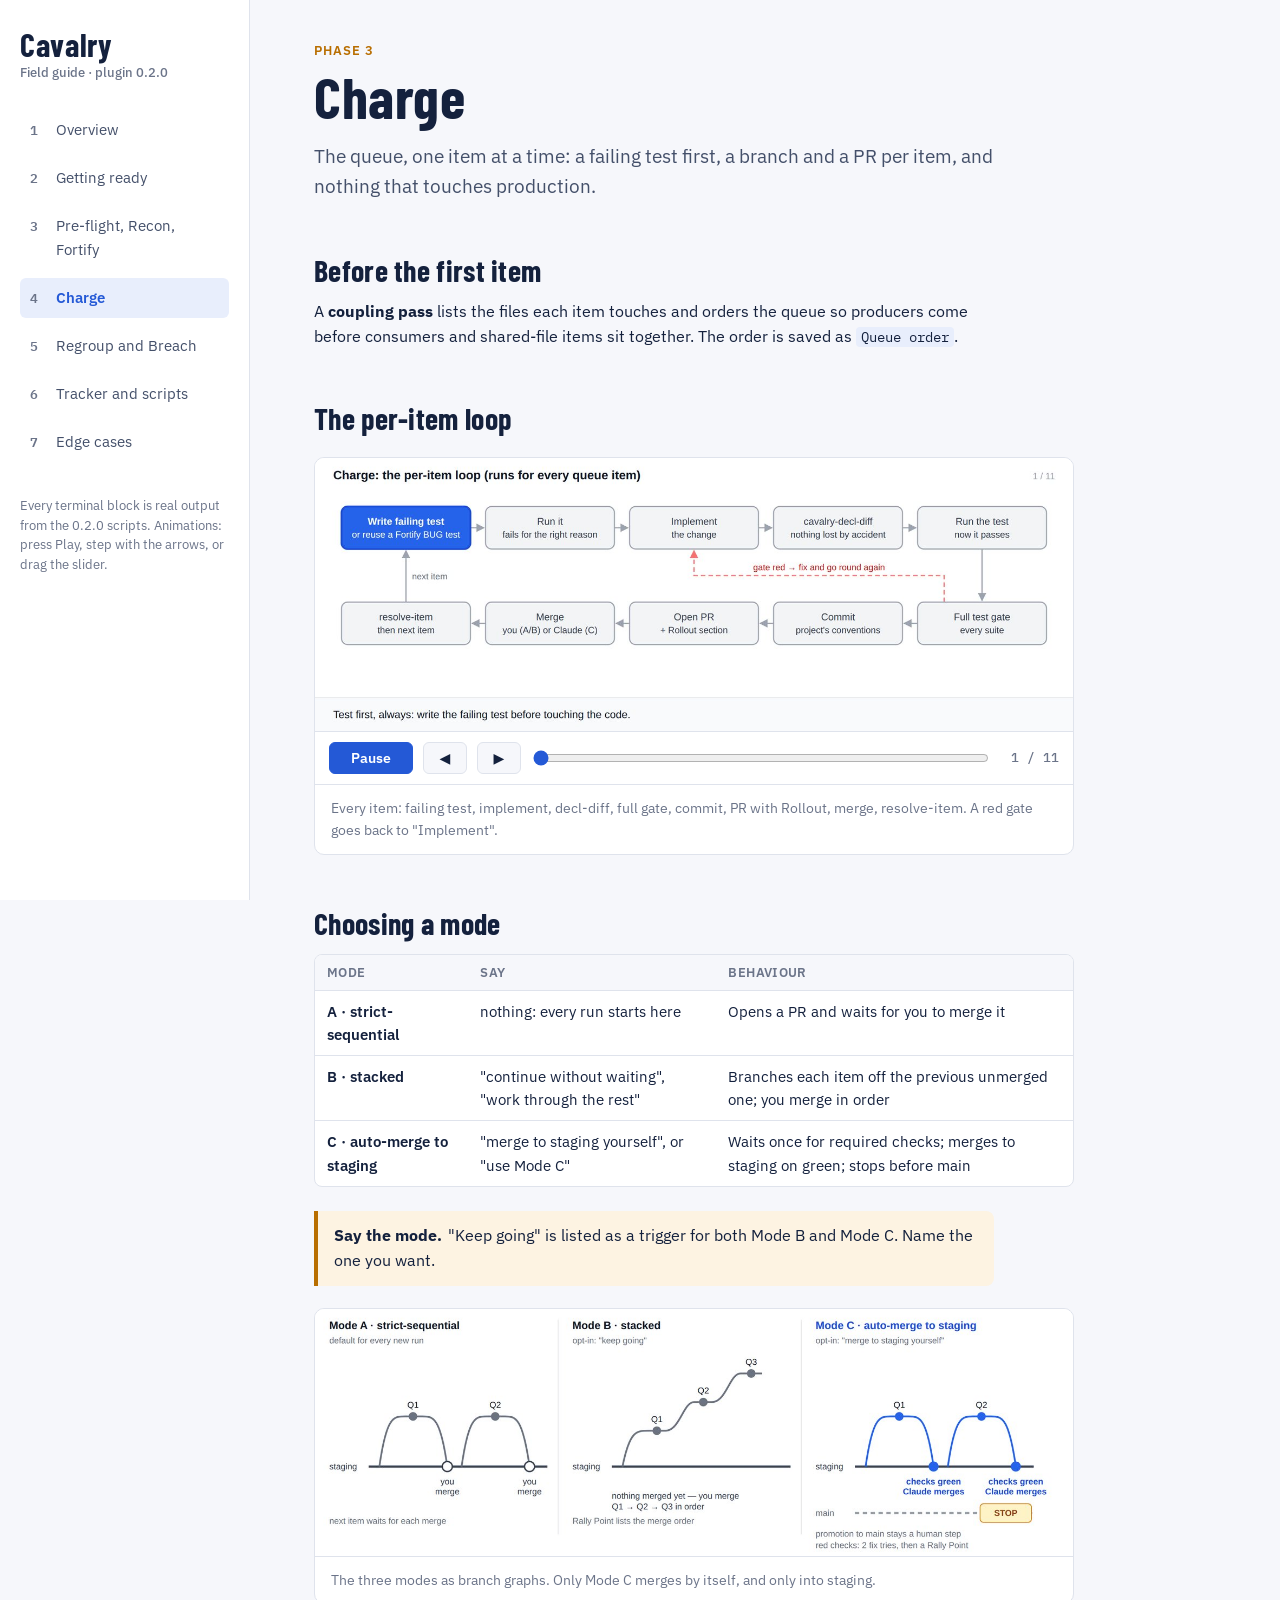
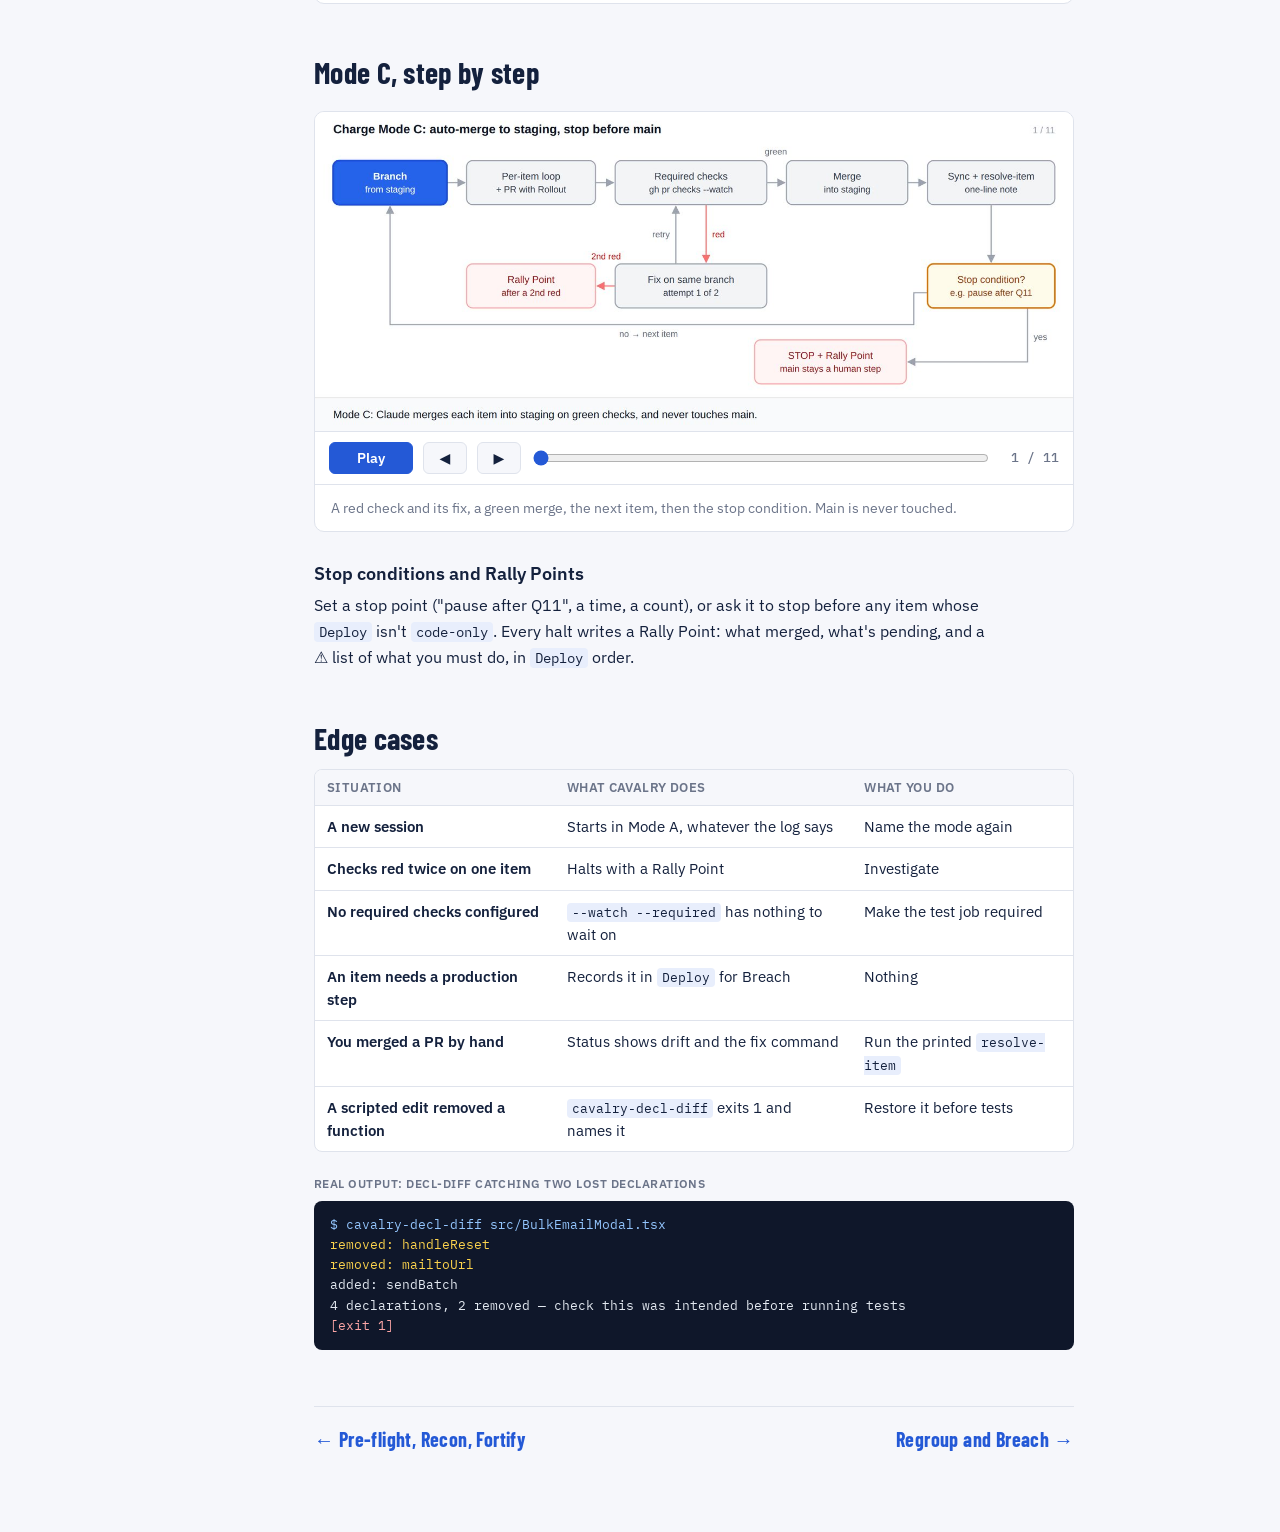
==== charge.html @ 81e82cb0 "Update Cavalry field guide" ====
<!doctype html>
<html lang="en">
<head>
<meta charset="utf-8">
<meta name="viewport" content="width=device-width, initial-scale=1, viewport-fit=cover">
<title>Cavalry Field Guide</title>
<meta name="description" content="How to run a Cavalry program: phases, modes, tracker, scripts and edge cases, with animated workflows.">
<link rel="preconnect" href="https://fonts.googleapis.com">
<link rel="preconnect" href="https://fonts.gstatic.com" crossorigin>
<link rel="stylesheet" href="https://fonts.googleapis.com/css2?family=Barlow+Condensed:wght@600;700&family=IBM+Plex+Mono:wght@400;500;600&family=IBM+Plex+Sans:wght@400;500;600&display=swap">
<link rel="stylesheet" href="style.css">
</head>
<body>
<div class="shell">
  <nav class="rail" aria-label="Guide pages">
    <a class="brand" href="index.html">Cavalry<small>Field guide · plugin 0.2.0</small></a>
    <ol><li><a href="index.html">Overview</a></li><li><a href="getting-ready.html">Getting ready</a></li><li><a href="recon-fortify.html">Pre-flight, Recon, Fortify</a></li><li><a href="charge.html" aria-current="page">Charge</a></li><li><a href="regroup-breach.html">Regroup and Breach</a></li><li><a href="tracker-scripts.html">Tracker and scripts</a></li><li><a href="edge-cases.html">Edge cases</a></li></ol>
    <p class="meta">Every terminal block is real output from the 0.2.0 scripts. Animations: press Play, step with the arrows, or drag the slider.</p>
  </nav>
  <main><div class="col">

<p class="eyebrow">Phase 3</p>
<h1>Charge</h1>
<p class="lede">The queue, one item at a time: a failing test first, a branch and a PR per item, and nothing that touches production.</p>
<h2>Before the first item</h2>
<p>A <strong>coupling pass</strong> lists the files each item touches and orders the queue so producers come before consumers and shared-file items sit together. The order is saved as <code>Queue order</code>.</p>
<h2>The per-item loop</h2>
<figure class="plate player" data-anim="item-loop" data-durations="[2600,1500,1500,1500,1500,1500,1500,1500,1500,1500,3000]">
  <div class="stage"><img src="assets/item-loop/00.jpg" width="1400" height="504" alt="Every item: failing test, implement, decl-diff, full gate, commit, PR with Rollout, merge, resolve-item. A red gate goes back to &quot;Implement&quot;."></div>
  <div class="controls">
    <button type="button" class="play" aria-pressed="false">Play</button>
    <button type="button" class="prev" aria-label="Previous step">◀</button>
    <button type="button" class="nxt" aria-label="Next step">▶</button>
    <input type="range" id="scrub-item-loop" min="0" max="10" value="0" aria-label="Step">
    <span class="count">1 / 11</span>
  </div>
  <figcaption>Every item: failing test, implement, decl-diff, full gate, commit, PR with Rollout, merge, resolve-item. A red gate goes back to &quot;Implement&quot;.</figcaption>
</figure>
<h2>Choosing a mode</h2>
<div class="tbl"><table><thead><tr><th>Mode</th><th>Say</th><th>Behaviour</th></tr></thead><tbody><tr><td>A · strict-sequential</td><td>nothing: every run starts here</td><td>Opens a PR and waits for you to merge it</td></tr><tr><td>B · stacked</td><td>&quot;continue without waiting&quot;, &quot;work through the rest&quot;</td><td>Branches each item off the previous unmerged one; you merge in order</td></tr><tr><td>C · auto-merge to staging</td><td>&quot;merge to staging yourself&quot;, or &quot;use Mode C&quot;</td><td>Waits once for required checks; merges to staging on green; stops before main</td></tr></tbody></table></div>
<div class="callout human"><strong>Say the mode.</strong>&quot;Keep going&quot; is listed as a trigger for both Mode B and Mode C. Name the one you want.</div>
<figure class="plate"><img src="assets/modes.jpg" width="1400" height="456" alt="The three modes as branch graphs. Only Mode C merges by itself, and only into staging."><figcaption>The three modes as branch graphs. Only Mode C merges by itself, and only into staging.</figcaption></figure>
<h2>Mode C, step by step</h2>
<figure class="plate player" data-anim="mode-c" data-durations="[2600,1500,1500,1500,1500,1500,1500,1500,1500,1500,3000]">
  <div class="stage"><img src="assets/mode-c/00.jpg" width="1400" height="588" alt="A red check and its fix, a green merge, the next item, then the stop condition. Main is never touched."></div>
  <div class="controls">
    <button type="button" class="play" aria-pressed="false">Play</button>
    <button type="button" class="prev" aria-label="Previous step">◀</button>
    <button type="button" class="nxt" aria-label="Next step">▶</button>
    <input type="range" id="scrub-mode-c" min="0" max="10" value="0" aria-label="Step">
    <span class="count">1 / 11</span>
  </div>
  <figcaption>A red check and its fix, a green merge, the next item, then the stop condition. Main is never touched.</figcaption>
</figure>
<h3>Stop conditions and Rally Points</h3>
<p>Set a stop point ("pause after Q11", a time, a count), or ask it to stop before any item whose <code>Deploy</code> isn't <code>code-only</code>. Every halt writes a Rally Point: what merged, what's pending, and a ⚠️ list of what you must do, in <code>Deploy</code> order.</p>
<h2>Edge cases</h2>
<div class="tbl"><table><thead><tr><th>Situation</th><th>What Cavalry does</th><th>What you do</th></tr></thead><tbody><tr><td>A new session</td><td>Starts in Mode A, whatever the log says</td><td>Name the mode again</td></tr><tr><td>Checks red twice on one item</td><td>Halts with a Rally Point</td><td>Investigate</td></tr><tr><td>No required checks configured</td><td><code>--watch --required</code> has nothing to wait on</td><td>Make the test job required</td></tr><tr><td>An item needs a production step</td><td>Records it in <code>Deploy</code> for Breach</td><td>Nothing</td></tr><tr><td>You merged a PR by hand</td><td>Status shows drift and the fix command</td><td>Run the printed <code>resolve-item</code></td></tr><tr><td>A scripted edit removed a function</td><td><code>cavalry-decl-diff</code> exits 1 and names it</td><td>Restore it before tests</td></tr></tbody></table></div>
<p class="term-label">Real output: decl-diff catching two lost declarations</p><pre class="term"><span class="cmd">$ cavalry-decl-diff src/BulkEmailModal.tsx</span>
<span class="warn">removed: handleReset</span>
<span class="warn">removed: mailtoUrl</span>
added: sendBatch
4 declarations, 2 removed — check this was intended before running tests
<span class="err">[exit 1]</span></pre>

    <nav class="next" aria-label="Page navigation"><a href="recon-fortify.html">← Pre-flight, Recon, Fortify</a><a href="regroup-breach.html">Regroup and Breach →</a></nav>
  </div></main>
</div>
<script src="player.js"></script>
</body>
</html>
---- style.css ----
:root {
  --paper: #f6f7fb;
  --surface: #ffffff;
  --ink: #14213d;
  --ink-2: #44506a;
  --muted: #6b7489;
  --rule: #dfe3ec;
  --accent: #2459d6;
  --accent-soft: #e8eefc;
  --human: #b86e00;
  --human-soft: #fdf3e2;
  --ok: #15803d;
  --bad: #b42318;
  --bad-soft: #fdecea;
  --term: #0f172a;
  --term-ink: #e2e8f0;
  --term-dim: #93c5fd;
  --plate: #ffffff;
  --display: "Barlow Condensed", "Arial Narrow", "Roboto Condensed", sans-serif;
  --body: "IBM Plex Sans", "Segoe UI", system-ui, sans-serif;
  --mono: "IBM Plex Mono", ui-monospace, "SFMono-Regular", Menlo, monospace;
}
@media (prefers-color-scheme: dark) {
  :root:not([data-theme="light"]) {
    color-scheme: dark;
    --paper: #0d1320; --surface: #141c2d; --ink: #e5eaf4; --ink-2: #b7c0d4; --muted: #8a94ab; --rule: #26314a;
    --accent: #86a8ff; --accent-soft: #1b2744; --human: #f0b04f; --human-soft: #2b2212; --ok: #5bd18a; --bad: #ff8a80; --bad-soft: #2c1717;
    --term: #070b14; --plate: #eef1f7;
  }
}
:root[data-theme="dark"] {
  color-scheme: dark;
  --paper: #0d1320; --surface: #141c2d; --ink: #e5eaf4; --ink-2: #b7c0d4; --muted: #8a94ab; --rule: #26314a;
  --accent: #86a8ff; --accent-soft: #1b2744; --human: #f0b04f; --human-soft: #2b2212; --ok: #5bd18a; --bad: #ff8a80; --bad-soft: #2c1717;
  --term: #070b14; --plate: #eef1f7;
}

* { box-sizing: border-box; }
body { margin: 0; background: var(--paper); color: var(--ink); font: 16px/1.6 var(--body); }
a { color: var(--accent); text-underline-offset: 3px; }
a:focus-visible, button:focus-visible, input:focus-visible, summary:focus-visible { outline: 2px solid var(--accent); outline-offset: 2px; border-radius: 4px; }

.shell { display: grid; grid-template-columns: 250px minmax(0, 1fr); min-height: 100vh; }
.rail { position: sticky; top: env(safe-area-inset-top, 0px); align-self: start; height: 100vh; overflow-y: auto; padding: 28px 20px; border-right: 1px solid var(--rule); background: var(--surface); }
.brand { font: 700 32px/1 var(--display); letter-spacing: 0.02em; color: var(--ink); text-decoration: none; display: block; }
.brand small { display: block; font: 500 13px/1.4 var(--body); color: var(--muted); letter-spacing: 0; margin-top: 4px; }
.rail ol { list-style: none; margin: 28px 0 0; padding: 0; display: grid; gap: 2px; counter-reset: p; }
.rail li a { display: flex; gap: 10px; align-items: baseline; padding: 8px 10px; border-radius: 6px; color: var(--ink-2); text-decoration: none; font-size: 15px; }
.rail li a::before { counter-increment: p; content: counter(p); font: 600 13px var(--mono); color: var(--muted); min-width: 1.2em; }
.rail li a:hover { background: var(--accent-soft); color: var(--ink); }
.rail li a[aria-current="page"] { background: var(--accent-soft); color: var(--accent); font-weight: 600; }
.rail .meta { margin-top: 28px; font-size: 13px; color: var(--muted); line-height: 1.5; }

main { padding-block: 44px 80px; padding-inline: clamp(16px, 5vw, 64px); }
.col { max-width: 760px; }
.eyebrow { font: 600 13px/1 var(--body); letter-spacing: 0.08em; text-transform: uppercase; color: var(--human); margin: 0 0 10px; }
h1 { font: 700 clamp(40px, 6vw, 58px)/1 var(--display); letter-spacing: 0.01em; margin: 0 0 16px; text-wrap: balance; }
h2 { font: 700 30px/1.1 var(--display); letter-spacing: 0.01em; margin: 52px 0 12px; text-wrap: balance; }
h3 { font: 600 18px/1.3 var(--body); margin: 30px 0 8px; }
p { margin: 0 0 14px; max-width: 68ch; }
.lede { font-size: 19px; color: var(--ink-2); max-width: 62ch; }
ul, ol.steps { padding-left: 1.3em; margin: 0 0 16px; max-width: 68ch; }
li { margin-bottom: 6px; }
code { font: 0.88em var(--mono); background: var(--accent-soft); color: var(--ink); padding: 1px 5px; border-radius: 4px; overflow-wrap: anywhere; }

.plate { margin: 22px 0 30px; background: var(--surface); border: 1px solid var(--rule); border-radius: 10px; overflow: hidden; }
.plate img { display: block; width: 100%; height: auto; background: var(--plate); }
.plate figcaption { padding: 12px 16px; font-size: 14px; color: var(--muted); border-top: 1px solid var(--rule); }

.player .stage { position: relative; background: var(--plate); }
.player .stage img { display: block; width: 100%; height: auto; }
.player .controls { display: flex; flex-wrap: wrap; align-items: center; gap: 10px; padding: 10px 14px; border-top: 1px solid var(--rule); }
.player button { font: 600 14px var(--body); color: var(--ink); background: var(--paper); border: 1px solid var(--rule); border-radius: 6px; padding: 6px 12px; cursor: pointer; min-width: 44px; }
.player button:hover { border-color: var(--accent); color: var(--accent); }
.player button.play { background: var(--accent); border-color: var(--accent); color: var(--surface); min-width: 84px; }
.player input[type="range"] { flex: 1 1 160px; accent-color: var(--accent); }
.player .count { font: 500 13px var(--mono); color: var(--muted); font-variant-numeric: tabular-nums; min-width: 4.5em; text-align: right; }

.term { background: var(--term); color: var(--term-ink); border-radius: 8px; padding: 14px 16px; font: 13px/1.55 var(--mono); overflow-x: auto; margin: 10px 0 22px; white-space: pre; }
.term .cmd { color: var(--term-dim); }
.term .err { color: #fca5a5; }
.term .ok { color: #86efac; }
.term .warn { color: #fcd34d; }
.term-label { font: 600 12px var(--body); color: var(--muted); letter-spacing: 0.04em; text-transform: uppercase; margin: 18px 0 0; }

.tbl { overflow-x: auto; margin: 14px 0 24px; border: 1px solid var(--rule); border-radius: 8px; background: var(--surface); }
table { border-collapse: collapse; width: 100%; font-size: 14.5px; }
th, td { text-align: left; vertical-align: top; padding: 9px 12px; border-bottom: 1px solid var(--rule); }
th { font: 600 13px var(--body); letter-spacing: 0.03em; color: var(--muted); text-transform: uppercase; background: var(--paper); }
tr:last-child td { border-bottom: 0; }
td:first-child { font-weight: 600; }

.callout { border-left: 4px solid var(--accent); background: var(--accent-soft); padding: 12px 16px; border-radius: 0 8px 8px 0; margin: 18px 0; max-width: 68ch; }
.callout.human { border-color: var(--human); background: var(--human-soft); }
.callout.bad { border-color: var(--bad); background: var(--bad-soft); }
.callout strong:first-child { margin-right: 6px; }

.phases { display: grid; grid-template-columns: repeat(auto-fit, minmax(210px, 1fr)); gap: 12px; margin: 18px 0 28px; }
.phase { background: var(--surface); border: 1px solid var(--rule); border-radius: 8px; padding: 14px 16px; text-decoration: none; color: var(--ink); display: grid; gap: 4px; }
.phase:hover { border-color: var(--accent); }
.phase b { font: 700 22px/1 var(--display); letter-spacing: 0.02em; }
.phase span { font-size: 14px; color: var(--ink-2); }
.phase em { font-style: normal; font-size: 12.5px; color: var(--human); font-weight: 600; }

.check { display: flex; gap: 10px; align-items: flex-start; padding: 10px 0; border-bottom: 1px solid var(--rule); }
.check input { margin-top: 5px; width: 18px; height: 18px; accent-color: var(--ok); flex: none; }
.check label { flex: 1; }
.check .how { display: block; font-size: 14px; color: var(--muted); }
.progress { font: 600 14px var(--mono); color: var(--ok); }

.prompt { display: flex; gap: 10px; align-items: center; background: var(--term); color: var(--term-ink); border-radius: 8px; padding: 10px 12px 10px 16px; font: 14px var(--mono); margin: 8px 0; }
.prompt span { flex: 1; overflow-x: auto; white-space: nowrap; }
.prompt button { font: 600 13px var(--body); background: transparent; color: var(--term-dim); border: 1px solid #334155; border-radius: 5px; padding: 4px 10px; cursor: pointer; }

.filters { display: flex; flex-wrap: wrap; gap: 8px; margin: 12px 0 8px; }
.filters button { font: 500 14px var(--body); background: var(--surface); color: var(--ink-2); border: 1px solid var(--rule); border-radius: 999px; padding: 5px 14px; cursor: pointer; }
.filters button[aria-pressed="true"] { background: var(--ink); color: var(--paper); border-color: var(--ink); }

.next { display: flex; justify-content: space-between; gap: 12px; margin-top: 56px; padding-top: 20px; border-top: 1px solid var(--rule); flex-wrap: wrap; }
.next a { font: 700 20px var(--display); letter-spacing: 0.02em; text-decoration: none; }

@media (max-width: 860px) {
  .shell { grid-template-columns: 1fr; }
  .rail { position: sticky; top: env(safe-area-inset-top, 0px); height: auto; z-index: 5; padding: 12px 16px; border-right: 0; border-bottom: 1px solid var(--rule); }
  .brand small, .rail .meta { display: none; }
  .brand { font-size: 24px; }
  .rail ol { margin-top: 8px; display: flex; overflow-x: auto; gap: 4px; }
  .rail li a { white-space: nowrap; padding: 6px 10px; font-size: 14px; }
  main { padding-block: 28px 60px; }
}
@media (prefers-reduced-motion: reduce) { * { scroll-behavior: auto !important; } }
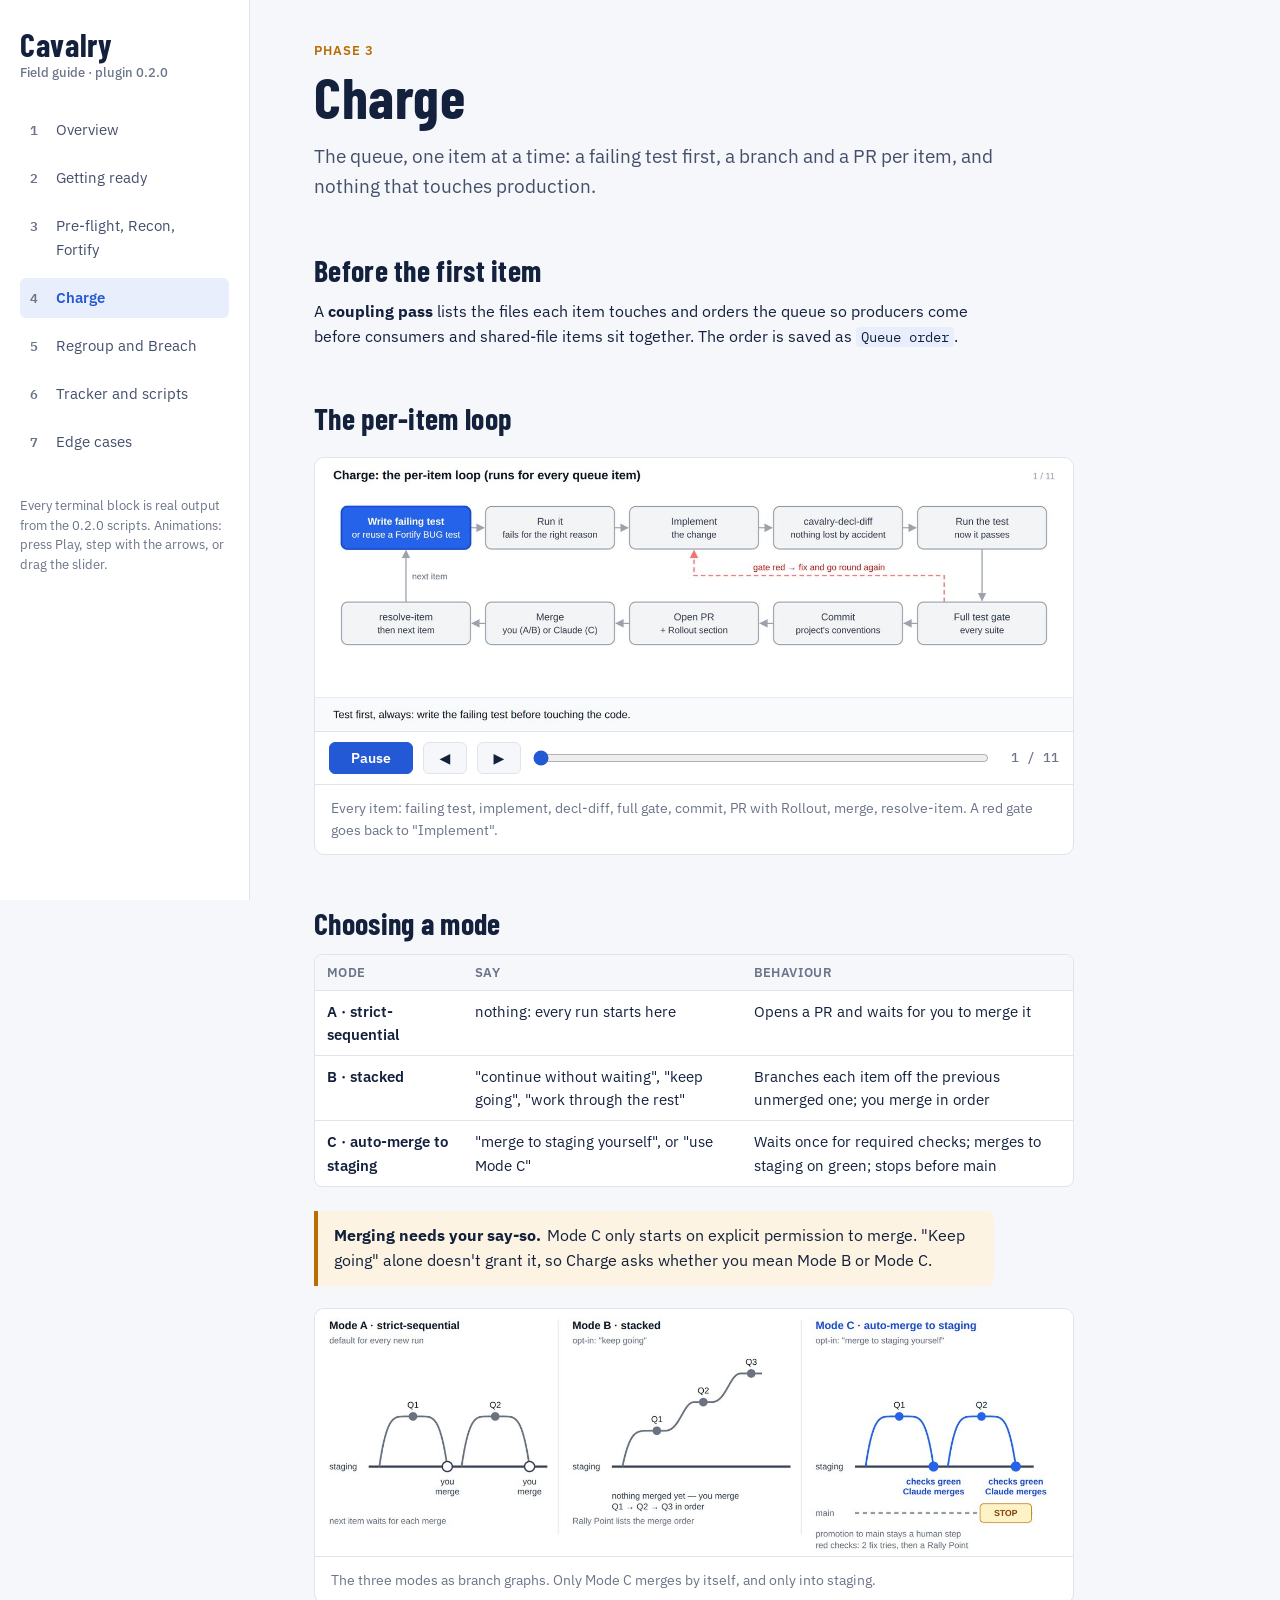
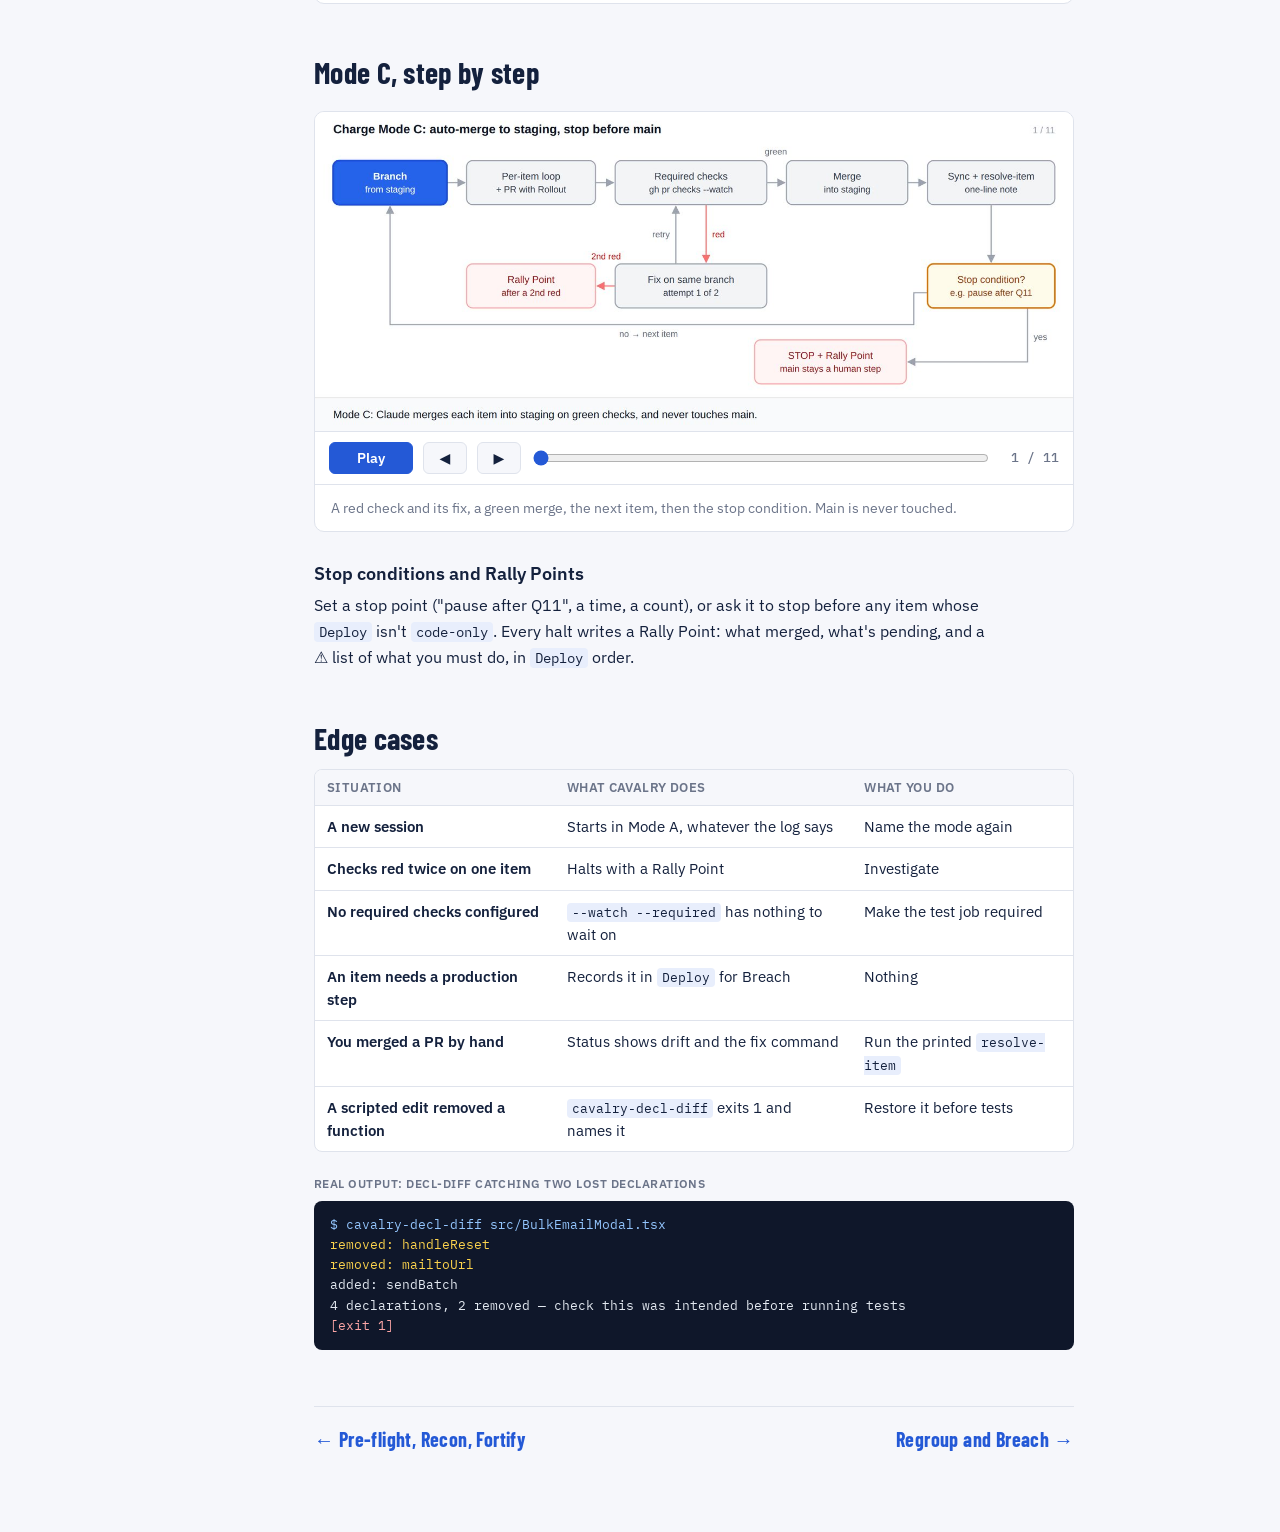
==== commit 24f6d810: "Update Cavalry field guide" ====
--- a/charge.html
+++ b/charge.html
@@ -37,8 +37,8 @@
   <figcaption>Every item: failing test, implement, decl-diff, full gate, commit, PR with Rollout, merge, resolve-item. A red gate goes back to &quot;Implement&quot;.</figcaption>
 </figure>
 <h2>Choosing a mode</h2>
-<div class="tbl"><table><thead><tr><th>Mode</th><th>Say</th><th>Behaviour</th></tr></thead><tbody><tr><td>A · strict-sequential</td><td>nothing: every run starts here</td><td>Opens a PR and waits for you to merge it</td></tr><tr><td>B · stacked</td><td>&quot;continue without waiting&quot;, &quot;work through the rest&quot;</td><td>Branches each item off the previous unmerged one; you merge in order</td></tr><tr><td>C · auto-merge to staging</td><td>&quot;merge to staging yourself&quot;, or &quot;use Mode C&quot;</td><td>Waits once for required checks; merges to staging on green; stops before main</td></tr></tbody></table></div>
-<div class="callout human"><strong>Say the mode.</strong>&quot;Keep going&quot; is listed as a trigger for both Mode B and Mode C. Name the one you want.</div>
+<div class="tbl"><table><thead><tr><th>Mode</th><th>Say</th><th>Behaviour</th></tr></thead><tbody><tr><td>A · strict-sequential</td><td>nothing: every run starts here</td><td>Opens a PR and waits for you to merge it</td></tr><tr><td>B · stacked</td><td>&quot;continue without waiting&quot;, &quot;keep going&quot;, &quot;work through the rest&quot;</td><td>Branches each item off the previous unmerged one; you merge in order</td></tr><tr><td>C · auto-merge to staging</td><td>&quot;merge to staging yourself&quot;, or &quot;use Mode C&quot;</td><td>Waits once for required checks; merges to staging on green; stops before main</td></tr></tbody></table></div>
+<div class="callout human"><strong>Merging needs your say-so.</strong>Mode C only starts on explicit permission to merge. &quot;Keep going&quot; alone doesn't grant it, so Charge asks whether you mean Mode B or Mode C.</div>
 <figure class="plate"><img src="assets/modes.jpg" width="1400" height="456" alt="The three modes as branch graphs. Only Mode C merges by itself, and only into staging."><figcaption>The three modes as branch graphs. Only Mode C merges by itself, and only into staging.</figcaption></figure>
 <h2>Mode C, step by step</h2>
 <figure class="plate player" data-anim="mode-c" data-durations="[2600,1500,1500,1500,1500,1500,1500,1500,1500,1500,3000]">
